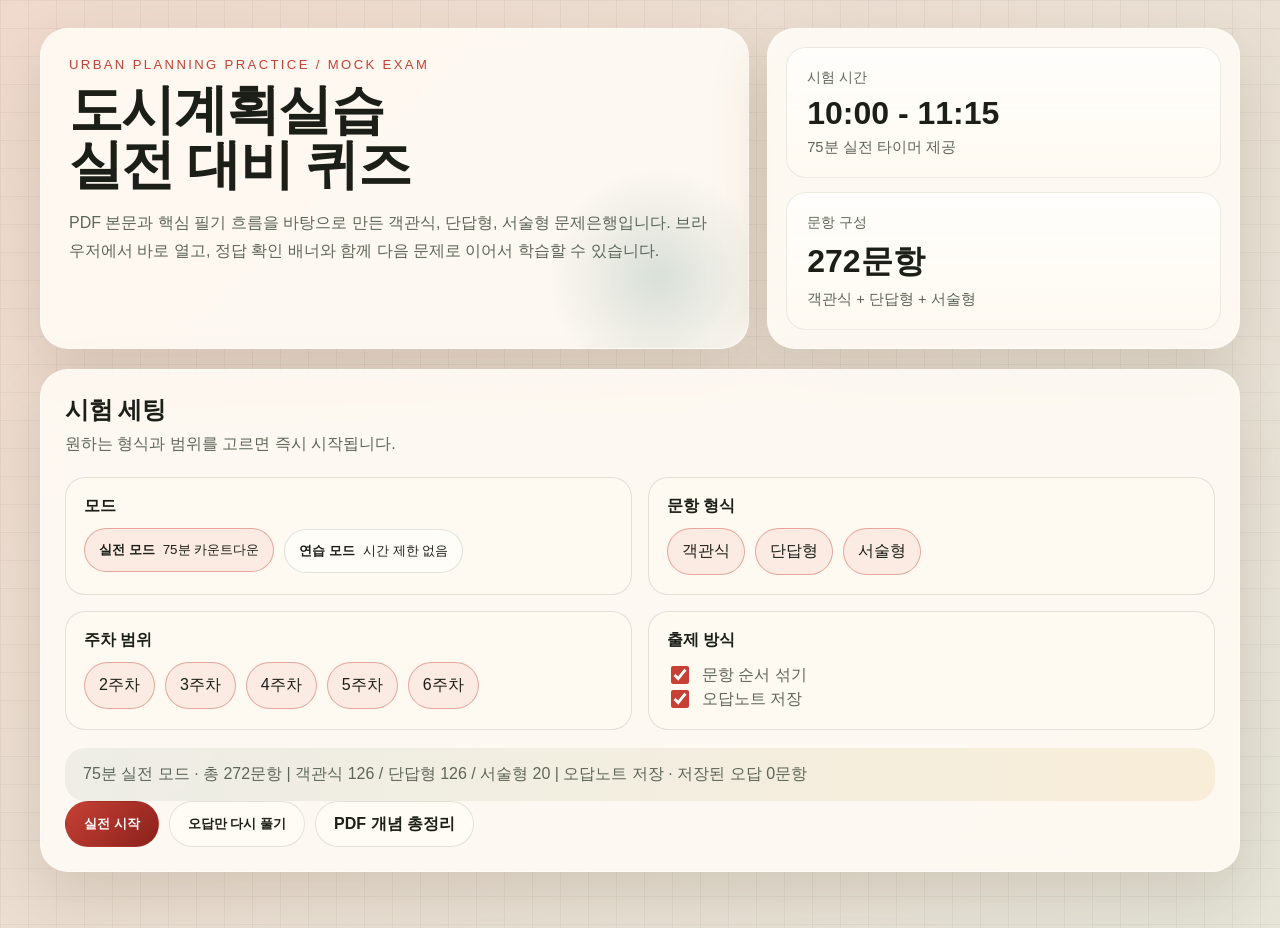
==== quiz-app/index.html @ f93eefb2 "Publish public quiz site without source PDF" ====
<!doctype html>
<html lang="ko">
<head>
  <meta charset="utf-8">
  <meta name="viewport" content="width=device-width, initial-scale=1">
  <title>도시계획실습 시험 대비 퀴즈</title>
  <link rel="stylesheet" href="./styles.css">
</head>
<body>
  <div class="page-shell">
    <header class="hero">
      <div class="hero__copy">
        <p class="eyebrow">Urban Planning Practice / Mock Exam</p>
        <h1>도시계획실습<br>실전 대비 퀴즈</h1>
        <p class="hero__text">
          PDF 본문과 핵심 필기 흐름을 바탕으로 만든 객관식, 단답형, 서술형 문제은행입니다.
          브라우저에서 바로 열고, 정답 확인 배너와 함께 다음 문제로 이어서 학습할 수 있습니다.
        </p>
      </div>
      <div class="hero__stats">
        <div class="stat-card">
          <span class="stat-card__label">시험 시간</span>
          <strong class="stat-card__value">10:00 - 11:15</strong>
          <span class="stat-card__sub">75분 실전 타이머 제공</span>
        </div>
        <div class="stat-card">
          <span class="stat-card__label">문항 구성</span>
          <strong class="stat-card__value" id="bankCount">로딩 중...</strong>
          <span class="stat-card__sub">객관식 + 단답형 + 서술형</span>
        </div>
      </div>
    </header>

    <main class="layout">
      <section class="panel panel--setup" id="setupPanel">
        <div class="panel__head">
          <h2>시험 세팅</h2>
          <p>원하는 형식과 범위를 고르면 즉시 시작됩니다.</p>
        </div>

        <div class="setup-grid">
          <div class="setup-group">
            <h3>모드</h3>
            <div class="chip-row" id="modeChips"></div>
          </div>

          <div class="setup-group">
            <h3>문항 형식</h3>
            <div class="toggle-grid" id="typeToggles"></div>
          </div>

          <div class="setup-group">
            <h3>주차 범위</h3>
            <div class="toggle-grid" id="weekToggles"></div>
          </div>

          <div class="setup-group">
            <h3>출제 방식</h3>
            <label class="switch">
              <input type="checkbox" id="shuffleToggle" checked>
              <span>문항 순서 섞기</span>
            </label>
            <label class="switch">
              <input type="checkbox" id="repeatWrongToggle" checked>
              <span>오답노트 저장</span>
            </label>
          </div>
        </div>

        <div class="setup-summary" id="setupSummary"></div>

        <div class="button-row">
          <button class="button button--primary" id="startButton">실전 시작</button>
          <button class="button button--ghost" id="startWrongOnlyButton">오답만 다시 풀기</button>
          <a class="button button--ghost" href="./concepts.html">PDF 개념 총정리</a>
        </div>
      </section>

      <section class="panel panel--quiz is-hidden" id="quizPanel">
        <div class="progress-head">
          <div class="progress-meta">
            <span class="progress-meta__label" id="progressLabel">0 / 0</span>
            <h2 id="questionTitle">문제를 불러오는 중입니다.</h2>
            <p id="questionMeta">-</p>
          </div>
          <div class="progress-tools">
            <div class="timer" id="timer">연습 모드</div>
            <button class="button button--ghost button--small" id="quitButton">중단</button>
          </div>
        </div>

        <div class="progress-bar">
          <div class="progress-bar__fill" id="progressFill"></div>
        </div>

        <article class="question-card" id="questionCard">
          <div class="question-card__type" id="questionType">객관식</div>
          <div class="question-card__body">
            <p class="question-card__prompt" id="questionPrompt"></p>
            <div class="question-card__choices" id="questionChoices"></div>
            <div class="question-card__input-wrap is-hidden" id="textAnswerWrap">
              <label class="visually-hidden" for="textAnswer">답안</label>
              <input id="textAnswer" class="text-answer" type="text" autocomplete="off" placeholder="답을 입력하세요">
            </div>
            <div class="question-card__input-wrap is-hidden" id="essayAnswerWrap">
              <label class="visually-hidden" for="essayAnswer">서술 답안</label>
              <textarea id="essayAnswer" class="essay-answer" placeholder="핵심 개념의 흐름을 적어보세요"></textarea>
            </div>
          </div>

          <div class="question-card__actions">
            <button class="button button--primary is-hidden" id="submitButton">정답 확인</button>
            <a class="button button--ghost is-hidden" id="sourceLink">개념 총정리 보기</a>
          </div>

          <div class="answer-panel is-hidden" id="answerPanel">
            <div class="answer-panel__badge" id="answerBadge">정답!</div>
            <div class="answer-panel__body">
              <p class="answer-panel__line"><strong>정답:</strong> <span id="answerValue"></span></p>
              <p class="answer-panel__line" id="answerExplain"></p>
              <p class="answer-panel__line is-hidden" id="essayFeedback"></p>
            </div>
            <div class="answer-panel__actions">
              <button class="button button--primary" id="nextButton">다음 문제</button>
            </div>
          </div>
        </article>
      </section>

      <section class="panel panel--result is-hidden" id="resultPanel">
        <div class="panel__head">
          <h2>세션 결과</h2>
          <p id="resultSummary">학습 결과를 정리하는 중입니다.</p>
        </div>

        <div class="result-grid">
          <div class="result-card">
            <span class="result-card__label">정답 수</span>
            <strong class="result-card__value" id="resultCorrect">0</strong>
          </div>
          <div class="result-card">
            <span class="result-card__label">오답 수</span>
            <strong class="result-card__value" id="resultWrong">0</strong>
          </div>
          <div class="result-card">
            <span class="result-card__label">정답률</span>
            <strong class="result-card__value" id="resultRate">0%</strong>
          </div>
        </div>

        <div class="review-list" id="reviewList"></div>

        <div class="button-row">
          <button class="button button--primary" id="restartButton">다시 시작</button>
          <button class="button button--ghost" id="retryWrongButton">오답만 다시</button>
          <a class="button button--ghost" href="./concepts.html">PDF 개념 총정리</a>
        </div>
      </section>
    </main>
  </div>

  <script src="./data.js"></script>
  <script src="./app.js"></script>
</body>
</html>
---- quiz-app/styles.css ----
:root {
  --bg: #f5efe2;
  --paper: rgba(255, 251, 244, 0.9);
  --ink: #1b1f18;
  --muted: #5d6657;
  --accent: #c64035;
  --accent-deep: #8a221b;
  --teal: #2e7067;
  --gold: #d79a22;
  --line: rgba(27, 31, 24, 0.12);
  --line-strong: rgba(27, 31, 24, 0.22);
  --success: #1e7b58;
  --danger: #b5342b;
  --shadow: 0 24px 60px rgba(78, 55, 25, 0.15);
  --radius-xl: 28px;
  --radius-lg: 20px;
  --radius-md: 14px;
}

* {
  box-sizing: border-box;
}

html,
body {
  margin: 0;
  min-height: 100%;
}

body {
  color: var(--ink);
  font-family: "Malgun Gothic", "Segoe UI Variable Text", sans-serif;
  overflow-x: hidden;
  background:
    linear-gradient(135deg, rgba(198, 64, 53, 0.12), rgba(46, 112, 103, 0.08)),
    linear-gradient(90deg, rgba(27, 31, 24, 0.05) 1px, transparent 1px),
    linear-gradient(rgba(27, 31, 24, 0.05) 1px, transparent 1px),
    var(--bg);
  background-size: auto, 28px 28px, 28px 28px, auto;
}

.page-shell {
  width: min(1200px, calc(100vw - 32px));
  margin: 0 auto;
  padding: 28px 0 56px;
}

.hero {
  display: grid;
  grid-template-columns: 1.2fr 0.8fr;
  gap: 18px;
  margin-bottom: 20px;
}

.hero__copy,
.hero__stats,
.panel {
  background: var(--paper);
  border: 1px solid rgba(255, 255, 255, 0.5);
  box-shadow: var(--shadow);
  backdrop-filter: blur(10px);
}

.hero__copy {
  position: relative;
  padding: 28px 28px 32px;
  border-radius: var(--radius-xl);
  overflow: hidden;
}

.hero__copy::after {
  content: "";
  position: absolute;
  inset: auto -20px -40px auto;
  width: 220px;
  height: 220px;
  background: radial-gradient(circle, rgba(46, 112, 103, 0.18), transparent 70%);
  pointer-events: none;
}

.eyebrow {
  margin: 0 0 10px;
  color: var(--accent);
  font-family: "Bahnschrift", "Segoe UI Variable Display", sans-serif;
  font-size: 0.82rem;
  letter-spacing: 0.18em;
  text-transform: uppercase;
}

.hero h1 {
  margin: 0;
  font-family: "Bahnschrift", "Segoe UI Variable Display", sans-serif;
  font-size: clamp(2rem, 5vw, 3.4rem);
  line-height: 1.02;
  letter-spacing: -0.03em;
}

.hero__text {
  max-width: 50rem;
  margin: 16px 0 0;
  color: var(--muted);
  line-height: 1.75;
}

.hero__stats {
  display: grid;
  gap: 14px;
  padding: 18px;
  border-radius: var(--radius-xl);
}

.stat-card,
.result-card {
  padding: 20px;
  border-radius: var(--radius-lg);
  background: linear-gradient(180deg, rgba(255, 255, 255, 0.74), rgba(255, 250, 241, 0.94));
  border: 1px solid rgba(27, 31, 24, 0.08);
}

.stat-card__label,
.result-card__label {
  display: block;
  margin-bottom: 8px;
  color: var(--muted);
  font-size: 0.9rem;
}

.stat-card__value,
.result-card__value {
  display: block;
  font-family: "Bahnschrift", "Segoe UI Variable Display", sans-serif;
  font-size: clamp(1.4rem, 3vw, 2rem);
}

.stat-card__sub {
  display: block;
  margin-top: 6px;
  color: var(--muted);
  font-size: 0.92rem;
}

.layout {
  display: grid;
  gap: 18px;
}

.panel {
  padding: 24px;
  border-radius: var(--radius-xl);
}

.panel__head h2 {
  margin: 0;
  font-family: "Bahnschrift", "Segoe UI Variable Display", sans-serif;
  letter-spacing: -0.02em;
}

.panel__head p {
  margin: 8px 0 0;
  color: var(--muted);
}

.setup-grid {
  display: grid;
  grid-template-columns: repeat(2, minmax(0, 1fr));
  gap: 16px;
  margin-top: 22px;
}

.setup-group {
  padding: 18px;
  border-radius: var(--radius-lg);
  background: rgba(255, 250, 241, 0.82);
  border: 1px solid var(--line);
}

.setup-group h3 {
  margin: 0 0 12px;
  font-size: 1rem;
}

.chip-row,
.toggle-grid,
.button-row,
.progress-tools,
.answer-panel__actions {
  display: flex;
  flex-wrap: wrap;
  gap: 10px;
}

.chip,
.toggle-pill {
  display: inline-flex;
  align-items: center;
  justify-content: center;
  gap: 8px;
  padding: 12px 14px;
  border-radius: 999px;
  border: 1px solid var(--line);
  background: #fffdf7;
  color: var(--ink);
  cursor: pointer;
  transition: transform 0.16s ease, border-color 0.16s ease, background 0.16s ease;
}

.chip.is-active,
.toggle-pill.is-active {
  border-color: rgba(198, 64, 53, 0.4);
  background: rgba(198, 64, 53, 0.08);
  transform: translateY(-1px);
}

.toggle-pill input {
  display: none;
}

.switch {
  display: flex;
  align-items: center;
  gap: 10px;
  color: var(--muted);
}

.switch input {
  width: 18px;
  height: 18px;
  accent-color: var(--accent);
}

.setup-summary {
  margin-top: 18px;
  padding: 16px 18px;
  border-radius: var(--radius-lg);
  background: linear-gradient(90deg, rgba(46, 112, 103, 0.08), rgba(215, 154, 34, 0.12));
  color: var(--muted);
}

.button {
  display: inline-flex;
  align-items: center;
  justify-content: center;
  min-height: 46px;
  padding: 0 18px;
  border: 1px solid transparent;
  border-radius: 999px;
  font-weight: 700;
  text-decoration: none;
  cursor: pointer;
  transition: transform 0.18s ease, opacity 0.18s ease, border-color 0.18s ease;
}

.button:hover {
  transform: translateY(-1px);
}

.button--primary {
  background: linear-gradient(135deg, var(--accent), var(--accent-deep));
  color: white;
}

.button--ghost {
  background: rgba(255, 253, 247, 0.8);
  border-color: var(--line);
  color: var(--ink);
}

.button--small {
  min-height: 38px;
  padding: 0 14px;
}

.progress-head {
  display: flex;
  align-items: flex-start;
  justify-content: space-between;
  gap: 20px;
}

.progress-meta__label {
  display: inline-block;
  margin-bottom: 10px;
  color: var(--accent);
  font-family: "Bahnschrift", "Segoe UI Variable Display", sans-serif;
  letter-spacing: 0.08em;
}

.progress-meta h2 {
  margin: 0;
  font-size: clamp(1.2rem, 2.4vw, 2rem);
}

.progress-meta p {
  margin: 8px 0 0;
  color: var(--muted);
}

.timer {
  min-width: 126px;
  padding: 12px 14px;
  border-radius: 999px;
  text-align: center;
  background: rgba(46, 112, 103, 0.1);
  color: var(--teal);
  font-family: "Bahnschrift", "Segoe UI Variable Display", sans-serif;
  font-size: 1.05rem;
}

.progress-bar {
  height: 14px;
  margin: 18px 0 22px;
  border-radius: 999px;
  background: rgba(27, 31, 24, 0.08);
  overflow: hidden;
}

.progress-bar__fill {
  height: 100%;
  width: 0;
  border-radius: inherit;
  background: linear-gradient(90deg, var(--accent), var(--gold), var(--teal));
  transition: width 0.28s ease;
}

.question-card {
  padding: 24px;
  border-radius: var(--radius-xl);
  background: linear-gradient(180deg, rgba(255, 253, 247, 0.98), rgba(255, 248, 236, 0.92));
  border: 1px solid var(--line);
}

.question-card__type {
  display: inline-flex;
  padding: 8px 12px;
  border-radius: 999px;
  background: rgba(215, 154, 34, 0.16);
  color: #7d5600;
  font-size: 0.92rem;
  font-weight: 700;
}

.question-card__prompt {
  margin: 18px 0 0;
  font-size: clamp(1.1rem, 2vw, 1.45rem);
  line-height: 1.7;
}

.question-card__choices {
  display: grid;
  gap: 12px;
  margin-top: 22px;
}

.choice {
  width: 100%;
  padding: 16px 18px;
  border: 1px solid var(--line);
  border-radius: var(--radius-md);
  background: rgba(255, 255, 255, 0.9);
  text-align: left;
  color: var(--ink);
  cursor: pointer;
  transition: border-color 0.16s ease, transform 0.16s ease, background 0.16s ease;
}

.choice:hover {
  transform: translateY(-1px);
  border-color: rgba(46, 112, 103, 0.32);
}

.choice.is-correct {
  border-color: rgba(30, 123, 88, 0.44);
  background: rgba(30, 123, 88, 0.12);
}

.choice.is-wrong {
  border-color: rgba(181, 52, 43, 0.45);
  background: rgba(181, 52, 43, 0.1);
}

.question-card__input-wrap {
  margin-top: 22px;
}

.text-answer,
.essay-answer {
  width: 100%;
  border: 1px solid var(--line-strong);
  border-radius: var(--radius-md);
  padding: 14px 16px;
  font: inherit;
  color: var(--ink);
  background: rgba(255, 255, 255, 0.95);
}

.essay-answer {
  min-height: 190px;
  line-height: 1.7;
  resize: vertical;
}

.question-card__actions {
  display: flex;
  flex-wrap: wrap;
  gap: 10px;
  margin-top: 16px;
}

.answer-panel {
  margin-top: 20px;
  padding: 18px;
  border-radius: var(--radius-lg);
  border: 1px solid var(--line);
  background: rgba(255, 255, 255, 0.85);
}

.answer-panel[data-status="correct"] {
  border-color: rgba(30, 123, 88, 0.35);
  background: rgba(30, 123, 88, 0.08);
}

.answer-panel[data-status="wrong"] {
  border-color: rgba(181, 52, 43, 0.35);
  background: rgba(181, 52, 43, 0.08);
}

.answer-panel__badge {
  display: inline-flex;
  align-items: center;
  justify-content: center;
  padding: 8px 12px;
  border-radius: 999px;
  font-weight: 800;
}

.answer-panel[data-status="correct"] .answer-panel__badge {
  background: rgba(30, 123, 88, 0.18);
  color: var(--success);
}

.answer-panel[data-status="wrong"] .answer-panel__badge {
  background: rgba(181, 52, 43, 0.16);
  color: var(--danger);
}

.answer-panel__body {
  margin-top: 12px;
}

.answer-panel__line {
  margin: 8px 0 0;
  line-height: 1.75;
}

.result-grid {
  display: grid;
  grid-template-columns: repeat(3, minmax(0, 1fr));
  gap: 14px;
  margin-top: 18px;
}

.review-list {
  display: grid;
  gap: 12px;
  margin: 18px 0 22px;
}

.review-item {
  padding: 16px 18px;
  border-radius: var(--radius-lg);
  background: rgba(255, 252, 247, 0.92);
  border: 1px solid var(--line);
}

.review-item__meta {
  margin: 0 0 6px;
  color: var(--muted);
  font-size: 0.92rem;
}

.review-item__prompt,
.review-item__answer {
  margin: 6px 0 0;
  line-height: 1.7;
}

.is-hidden {
  display: none !important;
}

.visually-hidden {
  position: absolute;
  width: 1px;
  height: 1px;
  margin: -1px;
  padding: 0;
  overflow: hidden;
  clip: rect(0, 0, 0, 0);
  border: 0;
}

@media (max-width: 920px) {
  .page-shell {
    width: min(100vw - 20px, 1200px);
    padding-top: 16px;
  }

  .hero,
  .setup-grid,
  .result-grid {
    grid-template-columns: 1fr;
  }

  .panel,
  .hero__copy,
  .hero__stats,
  .question-card {
    padding: 18px;
  }

  .progress-head {
    flex-direction: column;
  }
}

@media (max-width: 640px) {
  .page-shell {
    width: min(100vw - 14px, 1200px);
    padding: 10px 0 28px;
  }

  .hero {
    gap: 14px;
    margin-bottom: 14px;
  }

  .hero__copy,
  .hero__stats,
  .panel,
  .question-card {
    border-radius: 22px;
  }

  .eyebrow {
    font-size: 0.72rem;
    letter-spacing: 0.14em;
  }

  .hero h1 {
    font-size: 2.15rem;
  }

  .hero__text,
  .question-card__prompt,
  .answer-panel__line,
  .review-item__prompt,
  .review-item__answer {
    line-height: 1.6;
  }

  .chip-row,
  .toggle-grid,
  .button-row,
  .progress-tools,
  .question-card__actions,
  .answer-panel__actions {
    flex-direction: column;
  }

  .chip,
  .toggle-pill,
  .button,
  .timer {
    width: 100%;
  }

  .button {
    min-height: 50px;
  }

  .setup-group,
  .answer-panel,
  .result-card,
  .review-item {
    padding: 16px;
  }

  .question-card__prompt {
    font-size: 1.05rem;
  }

  .question-card__choices {
    gap: 10px;
  }

  .choice {
    padding: 15px 14px;
  }

  .text-answer,
  .essay-answer {
    font-size: 16px;
  }

  .essay-answer {
    min-height: 160px;
  }
}
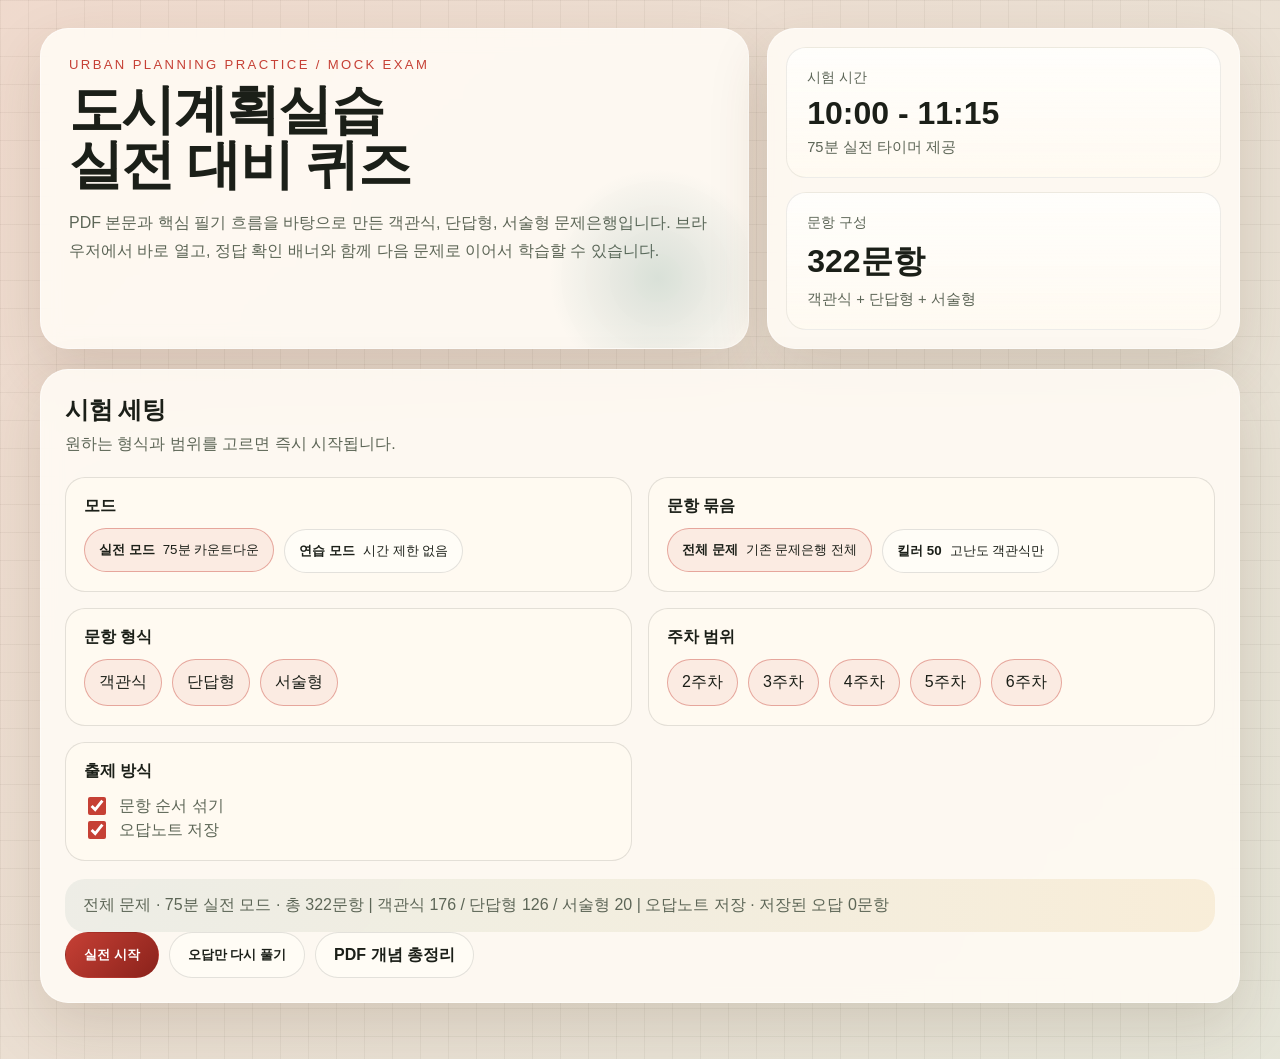
==== commit fa5b9886: "Add killer-only quiz mode" ====
--- a/quiz-app/index.html
+++ b/quiz-app/index.html
@@ -42,6 +42,11 @@
           <div class="setup-group">
             <h3>모드</h3>
             <div class="chip-row" id="modeChips"></div>
+          </div>
+
+          <div class="setup-group">
+            <h3>문항 묶음</h3>
+            <div class="chip-row" id="bankScopeChips"></div>
           </div>
 
           <div class="setup-group">
--- a/quiz-app/styles.css
+++ b/quiz-app/styles.css
@@ -211,6 +211,15 @@
   transform: translateY(-1px);
 }
 
+.toggle-pill.is-locked {
+  opacity: 0.68;
+  cursor: not-allowed;
+}
+
+.toggle-pill.is-locked.is-active {
+  border-style: dashed;
+}
+
 .toggle-pill input {
   display: none;
 }
